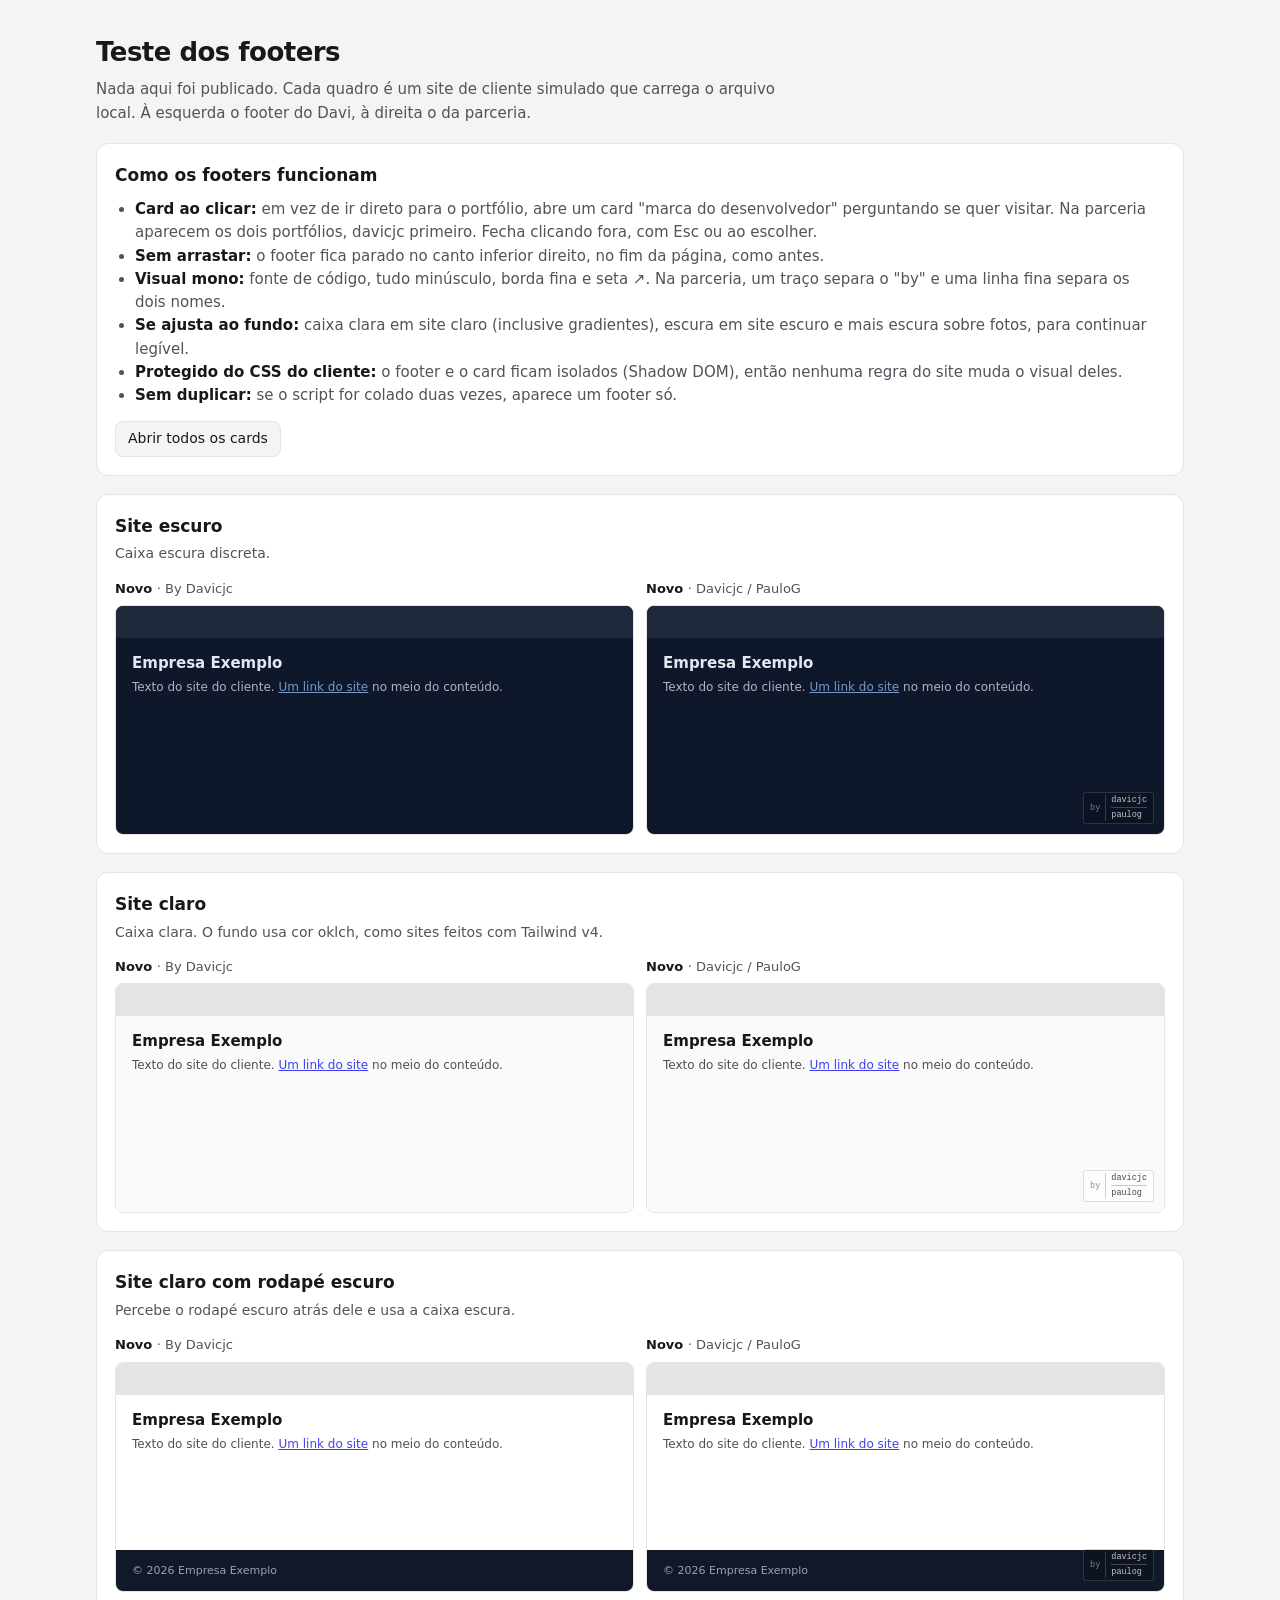
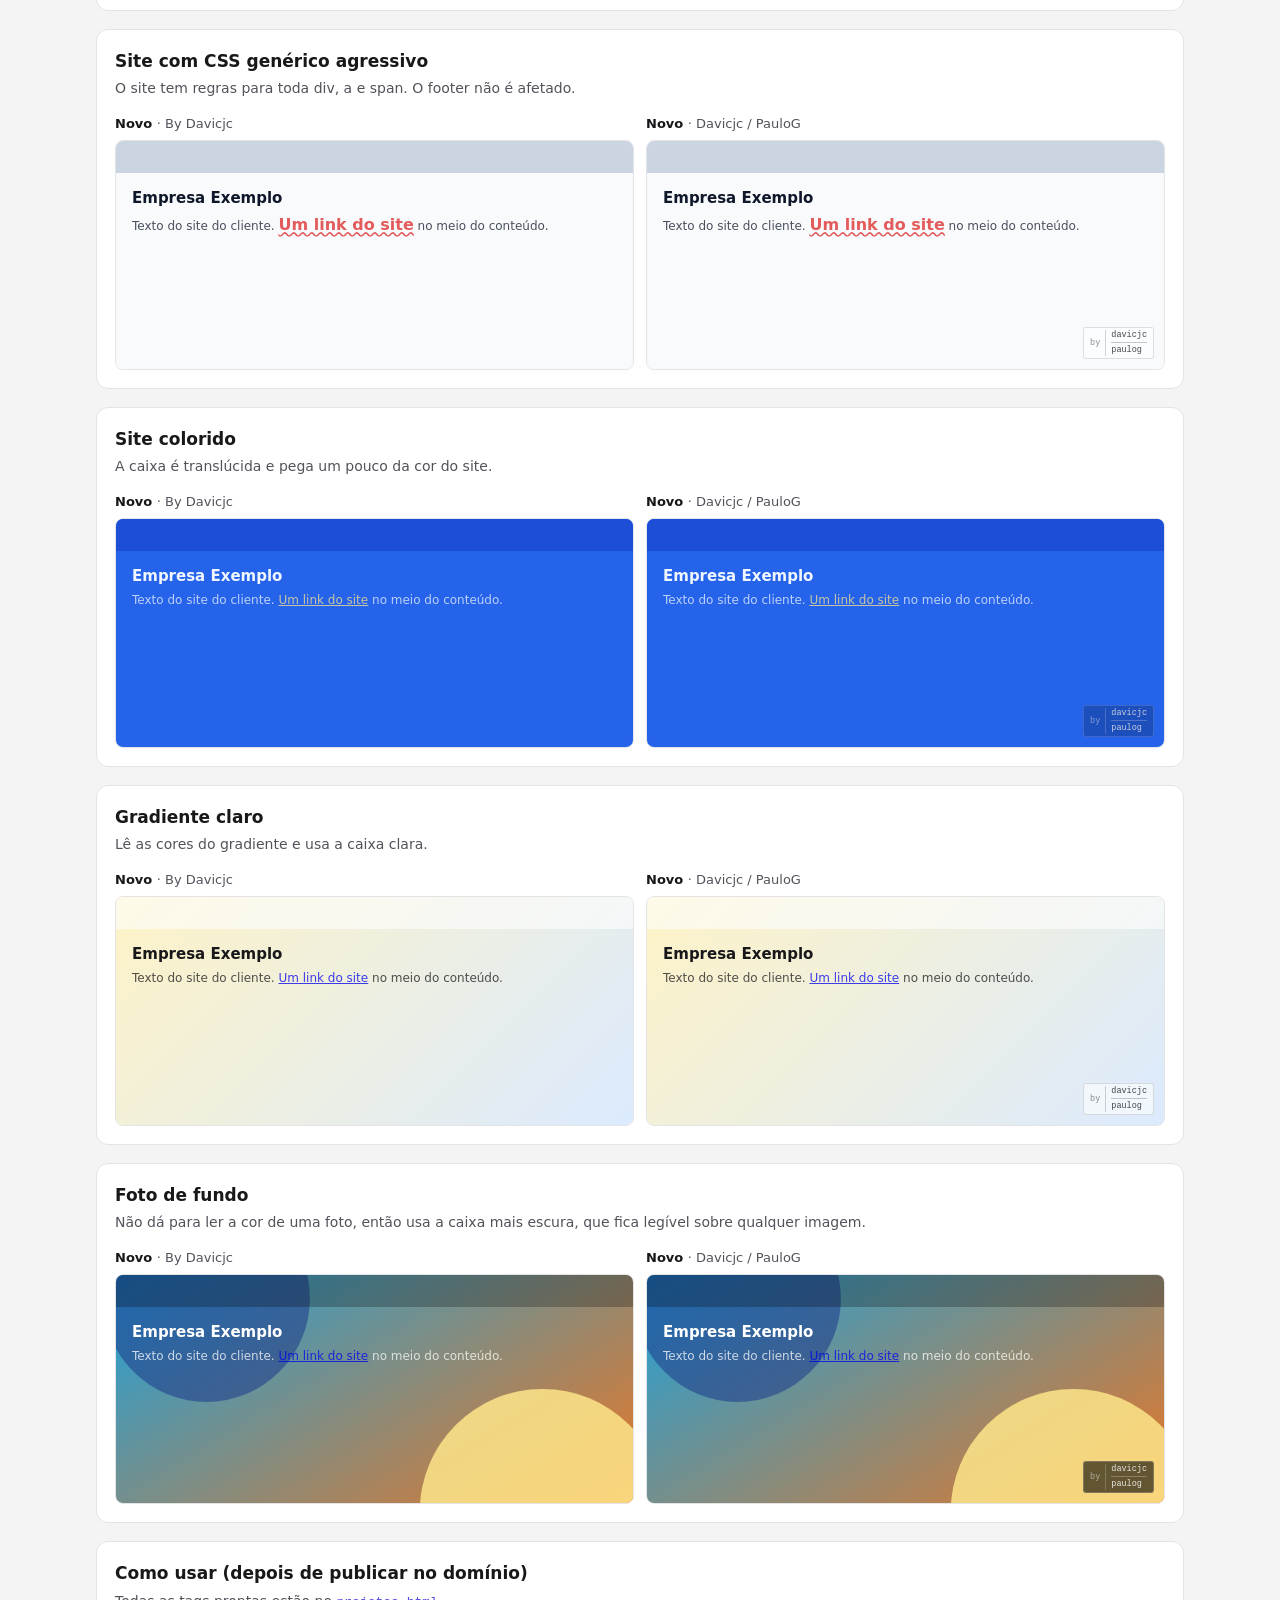
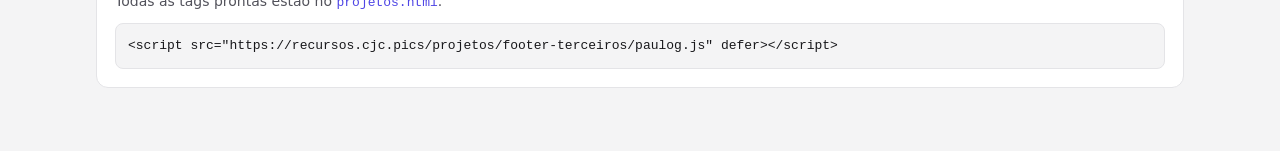
==== teste/index.html @ 1997e982 "Publish resources site & new footer system Add a complete resources site (recursos.cjc.pics) and ref" ====
<!DOCTYPE html>
<html lang="pt-BR">
<head>
<meta charset="UTF-8">
<meta name="viewport" content="width=device-width, initial-scale=1.0">
<meta name="robots" content="noindex">
<title>Teste dos footers</title>
<style>
    :root {
        --bg: #f4f4f5;
        --card: #ffffff;
        --text: #18181b;
        --muted: #52525b;
        --border: #e4e4e7;
        --code-bg: #f4f4f5;
        --accent: #4f46e5;
    }
    @media (prefers-color-scheme: dark) {
        :root {
            --bg: #09090b;
            --card: #18181b;
            --text: #f4f4f5;
            --muted: #a1a1aa;
            --border: #27272a;
            --code-bg: #0c0c0e;
            --accent: #a5b4fc;
        }
    }
    * { box-sizing: border-box; }
    body {
        margin: 0;
        background: var(--bg);
        color: var(--text);
        font: 15px/1.55 system-ui, -apple-system, "Segoe UI", Roboto, sans-serif;
    }
    .wrap { max-width: 1120px; margin: 0 auto; padding: 32px 16px 64px; }
    h1 { font-size: 26px; margin: 0 0 6px; letter-spacing: -0.02em; }
    h2 { font-size: 17px; margin: 0; }
    p { margin: 0; }
    .lead { color: var(--muted); max-width: 720px; }
    .card {
        background: var(--card);
        border: 1px solid var(--border);
        border-radius: 12px;
        padding: 18px;
        margin-top: 18px;
    }
    .changes { margin: 10px 0 0; padding-left: 20px; color: var(--muted); }
    .changes strong { color: var(--text); font-weight: 600; }
    .note { color: var(--muted); font-size: 14px; margin-top: 4px; }
    .frames {
        display: grid;
        grid-template-columns: repeat(2, minmax(0, 1fr));
        gap: 12px;
        margin-top: 14px;
    }
    figure { margin: 0; }
    figcaption { font-size: 13px; font-weight: 600; margin-bottom: 6px; }
    figcaption span { font-weight: 400; color: var(--muted); }
    iframe {
        display: block;
        width: 100%;
        height: 230px;
        border: 1px solid var(--border);
        border-radius: 8px;
    }
    code, pre { font-family: ui-monospace, "Cascadia Code", Consolas, monospace; font-size: 13px; }
    pre {
        background: var(--code-bg);
        border: 1px solid var(--border);
        border-radius: 8px;
        padding: 12px;
        margin: 10px 0 0;
        overflow-x: auto;
        white-space: pre;
    }
    p code { color: var(--accent); }
    .toolbar { margin-top: 14px; }
    .toolbar button {
        font: inherit;
        font-size: 14px;
        padding: 6px 12px;
        border-radius: 8px;
        border: 1px solid var(--border);
        background: var(--bg);
        color: var(--text);
        cursor: pointer;
    }
    @media (max-width: 760px) {
        .frames { grid-template-columns: 1fr; }
    }
</style>
</head>
<body>
<main class="wrap">
    <h1>Teste dos footers</h1>
    <p class="lead">Nada aqui foi publicado. Cada quadro é um site de cliente simulado que carrega o arquivo local. À esquerda o footer do Davi, à direita o da parceria.</p>

    <section class="card">
        <h2>Como os footers funcionam</h2>
        <ul class="changes">
            <li><strong>Card ao clicar:</strong> em vez de ir direto para o portfólio, abre um card "marca do desenvolvedor" perguntando se quer visitar. Na parceria aparecem os dois portfólios, davicjc primeiro. Fecha clicando fora, com Esc ou ao escolher.</li>
            <li><strong>Sem arrastar:</strong> o footer fica parado no canto inferior direito, no fim da página, como antes.</li>
            <li><strong>Visual mono:</strong> fonte de código, tudo minúsculo, borda fina e seta ↗. Na parceria, um traço separa o "by" e uma linha fina separa os dois nomes.</li>
            <li><strong>Se ajusta ao fundo:</strong> caixa clara em site claro (inclusive gradientes), escura em site escuro e mais escura sobre fotos, para continuar legível.</li>
            <li><strong>Protegido do CSS do cliente:</strong> o footer e o card ficam isolados (Shadow DOM), então nenhuma regra do site muda o visual deles.</li>
            <li><strong>Sem duplicar:</strong> se o script for colado duas vezes, aparece um footer só.</li>
        </ul>
        <div class="toolbar">
            <button type="button" id="abrir-cards">Abrir todos os cards</button>
        </div>
    </section>

    <div id="cenas"></div>

    <section class="card">
        <h2>Como usar (depois de publicar no domínio)</h2>
        <p class="note">Todas as tags prontas estão no <code>projetos.html</code>.</p>
        <pre>&lt;script src="https://recursos.cjc.pics/projetos/footer-terceiros/paulog.js" defer&gt;&lt;/script&gt;</pre>
    </section>
</main>

<script>
    const VERSOES = [
        { nome: 'Novo', detalhe: 'By Davicjc', src: '../projetos/footer-davi/footer.js', novo: true },
        { nome: 'Novo', detalhe: 'Davicjc / PauloG', src: '../projetos/footer-terceiros/paulog.js', novo: true }
    ];

    const BASE_CSS = 'html,body{margin:0;height:100%}' +
        'body{display:flex;flex-direction:column;font-family:system-ui,sans-serif}' +
        'main{flex:1;padding:16px}' +
        'h1{margin:0 0 6px;font-size:15px}' +
        'p{margin:0;font-size:12px;line-height:1.5;opacity:.75}';

    function site(topo) {
        return '<header style="height:32px;background:' + topo + '"></header>' +
            '<main><h1>Empresa Exemplo</h1>' +
            '<p>Texto do site do cliente. <a href="#">Um link do site</a> no meio do conteúdo.</p></main>';
    }

    // "Foto" gerada em SVG para simular um site com imagem de fundo
    const FOTO = 'data:image/svg+xml,' + encodeURIComponent(
        '<svg xmlns="http://www.w3.org/2000/svg" width="400" height="240">' +
        '<defs><linearGradient id="g" x1="0" y1="0" x2="1" y2="1">' +
        '<stop offset="0" stop-color="#0ea5e9"/><stop offset="1" stop-color="#f97316"/></linearGradient></defs>' +
        '<rect width="400" height="240" fill="url(#g)"/>' +
        '<circle cx="330" cy="215" r="95" fill="#fde68a" opacity=".85"/>' +
        '<circle cx="70" cy="50" r="80" fill="#1e3a8a" opacity=".55"/></svg>'
    );

    const CENAS = [
        {
            titulo: 'Site escuro',
            nota: 'Caixa escura discreta.',
            css: 'body{background:#0f172a;color:#e2e8f0} a{color:#93c5fd}',
            html: site('#1e293b')
        },
        {
            titulo: 'Site claro',
            nota: 'Caixa clara. O fundo usa cor oklch, como sites feitos com Tailwind v4.',
            css: 'body{background:oklch(0.985 0 0);color:#18181b}',
            html: site('#e4e4e7')
        },
        {
            titulo: 'Site claro com rodapé escuro',
            nota: 'Percebe o rodapé escuro atrás dele e usa a caixa escura.',
            css: 'body{background:#ffffff;color:#18181b} footer{background:#111827;color:#9ca3af;padding:14px 16px;font-size:11px}',
            html: site('#e4e4e7') + '<footer>© 2026 Empresa Exemplo</footer>'
        },
        {
            titulo: 'Site com CSS genérico agressivo',
            nota: 'O site tem regras para toda div, a e span. O footer não é afetado.',
            css: 'body{background:#f8fafc;color:#0f172a}' +
                'div{background:#fde047;border:2px dashed #dc2626;margin:6px;padding:12px}' +
                'a{color:#dc2626;font-weight:800;font-size:16px;text-decoration:underline wavy}' +
                'span{text-transform:uppercase;letter-spacing:3px}',
            html: site('#cbd5e1')
        },
        {
            titulo: 'Site colorido',
            nota: 'A caixa é translúcida e pega um pouco da cor do site.',
            css: 'body{background:#2563eb;color:#eff6ff} a{color:#fde68a}',
            html: site('#1d4ed8')
        },
        {
            titulo: 'Gradiente claro',
            nota: 'Lê as cores do gradiente e usa a caixa clara.',
            css: 'body{background:linear-gradient(135deg,#fef3c7,#dbeafe);color:#18181b}',
            html: site('rgba(255,255,255,.6)')
        },
        {
            titulo: 'Foto de fundo',
            nota: 'Não dá para ler a cor de uma foto, então usa a caixa mais escura, que fica legível sobre qualquer imagem.',
            css: 'body{background:url("' + FOTO + '") center/cover;color:#fff}',
            html: site('rgba(0,0,0,.25)')
        }
    ];

    const container = document.getElementById('cenas');

    CENAS.forEach((cena) => {
        const card = document.createElement('section');
        card.className = 'card';

        const titulo = document.createElement('h2');
        titulo.textContent = cena.titulo;
        const nota = document.createElement('p');
        nota.className = 'note';
        nota.textContent = cena.nota;

        const frames = document.createElement('div');
        frames.className = 'frames';

        VERSOES.forEach((versao) => {
            const figure = document.createElement('figure');
            const legenda = document.createElement('figcaption');
            legenda.textContent = versao.nome + ' ';
            const detalhe = document.createElement('span');
            detalhe.textContent = '· ' + versao.detalhe;
            legenda.appendChild(detalhe);

            const attrs = versao.novo && cena.attrs ? ' ' + cena.attrs : '';
            const iframe = document.createElement('iframe');
            iframe.title = cena.titulo + ' — ' + versao.nome + ' ' + versao.detalhe;
            iframe.srcdoc = '<!DOCTYPE html><html><head><meta charset="utf-8"><style>' +
                BASE_CSS + cena.css + '</style></head><body>' + cena.html +
                '<script src="' + versao.src + '"' + attrs + '><\/script></body></html>';

            figure.append(legenda, iframe);
            frames.appendChild(figure);
        });

        card.append(titulo, nota, frames);
        container.appendChild(card);
    });

    // Abre o card dos footers novos em todos os quadros, para comparar sem clicar um por um
    function abrirCards() {
        document.querySelectorAll('iframe').forEach((iframe) => {
            const doc = iframe.contentDocument;
            const host = doc && doc.querySelector('[id^="davicjc-"][id$="footer"]');
            const badge = host && host.shadowRoot && host.shadowRoot.querySelector('.badge');
            if (badge && badge.getAttribute('aria-expanded') !== 'true') badge.click();
        });
    }
    document.getElementById('abrir-cards').addEventListener('click', abrirCards);
    if (location.hash === '#cards') addEventListener('load', () => setTimeout(abrirCards, 300));
</script>
</body>
</html>
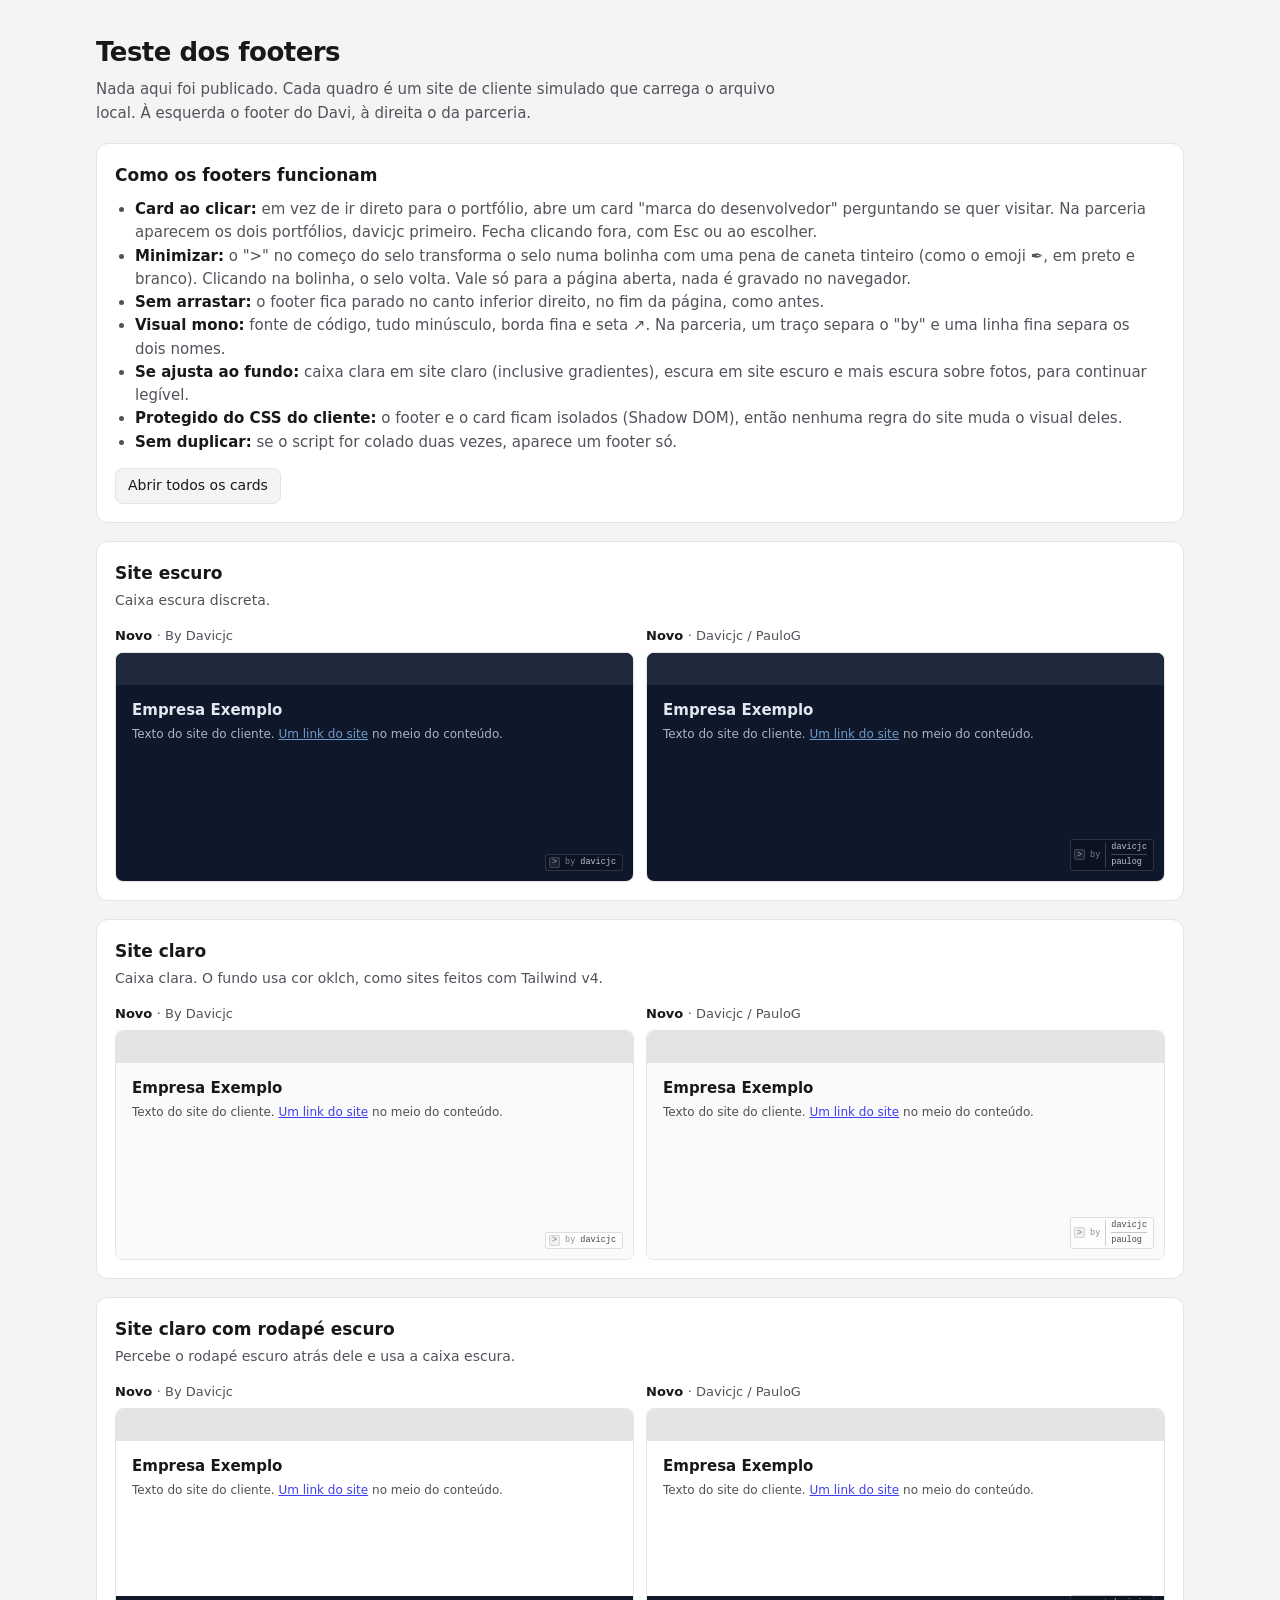
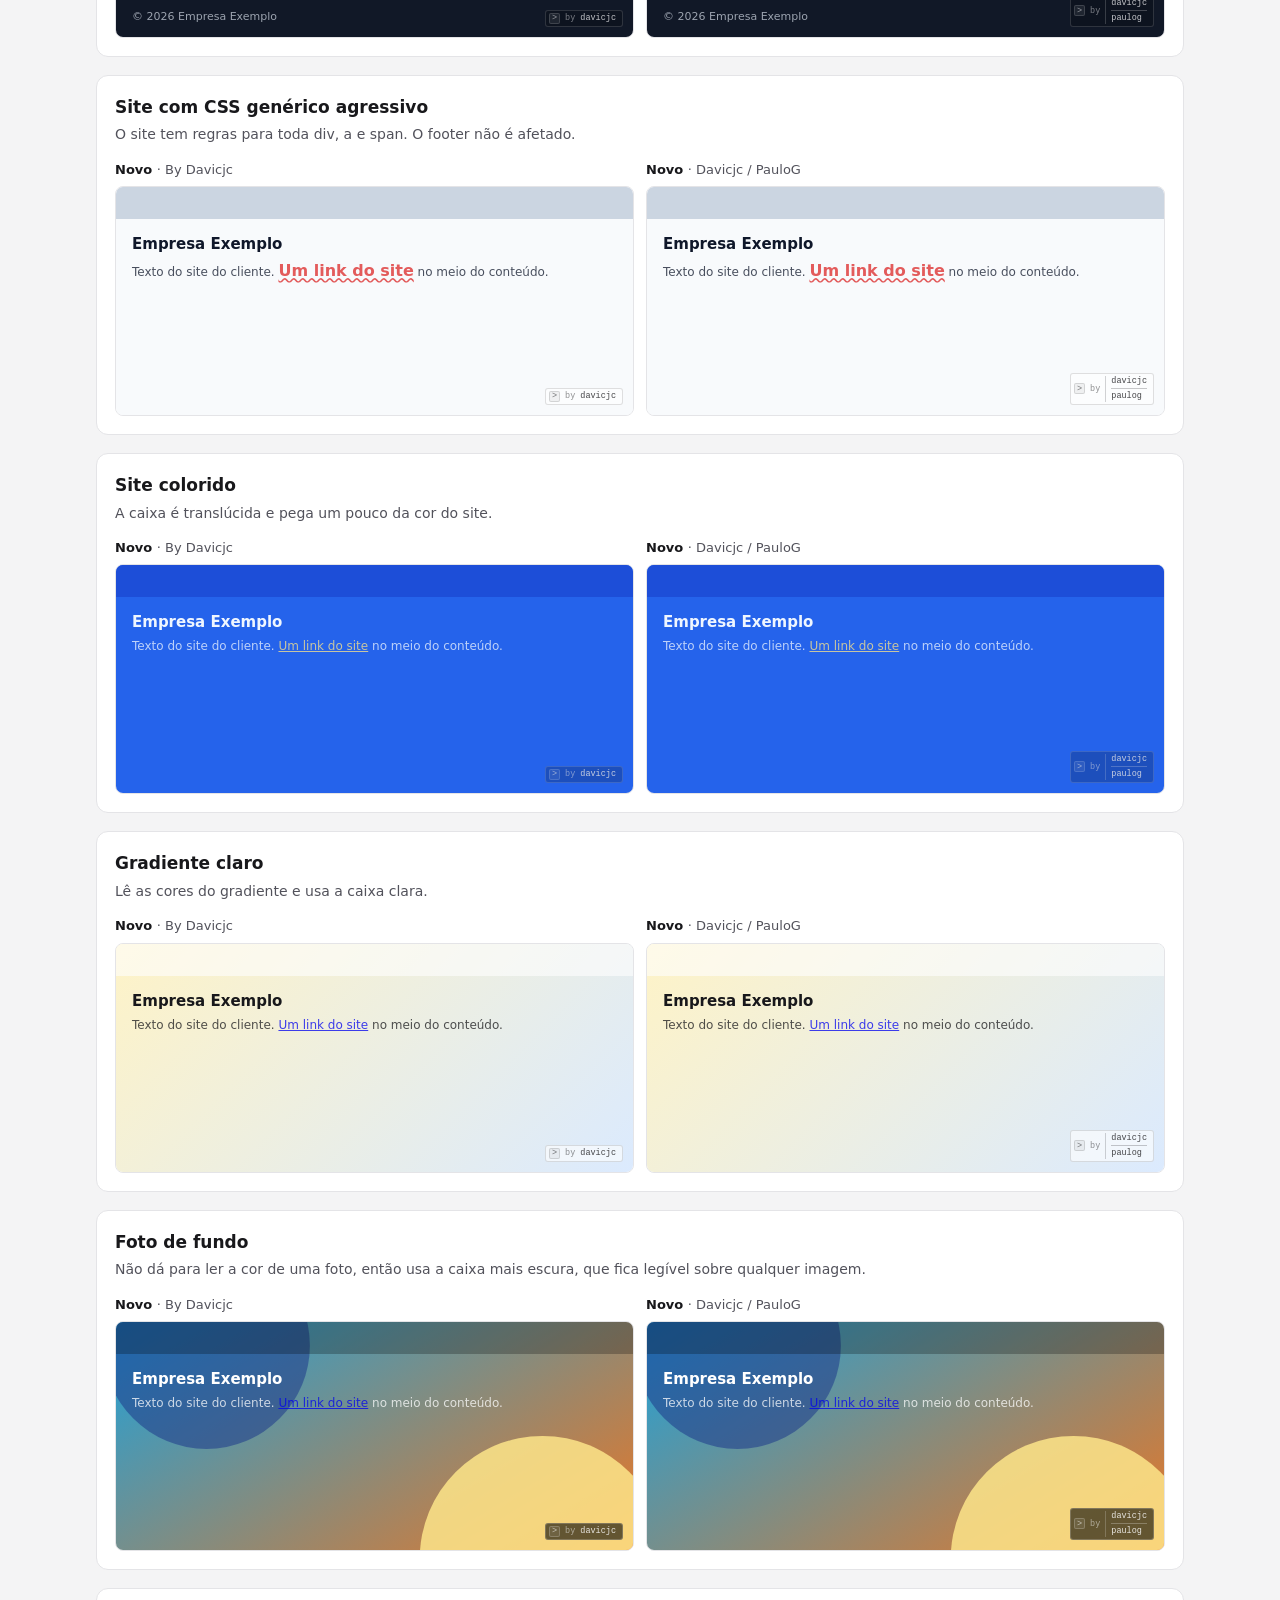
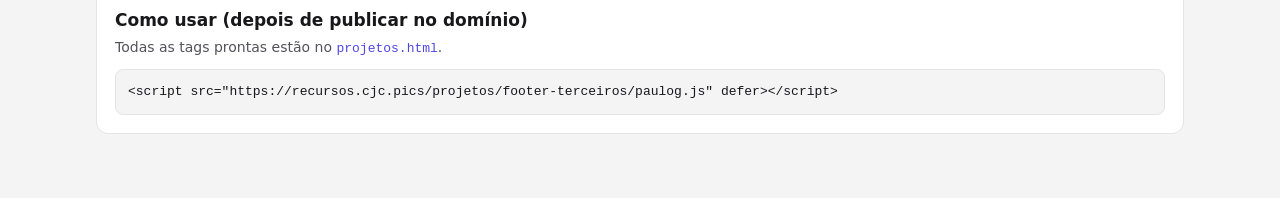
==== commit 45f4433b: "Update" ====
--- a/teste/index.html
+++ b/teste/index.html
@@ -100,6 +100,7 @@
         <h2>Como os footers funcionam</h2>
         <ul class="changes">
             <li><strong>Card ao clicar:</strong> em vez de ir direto para o portfólio, abre um card "marca do desenvolvedor" perguntando se quer visitar. Na parceria aparecem os dois portfólios, davicjc primeiro. Fecha clicando fora, com Esc ou ao escolher.</li>
+            <li><strong>Minimizar:</strong> o "&gt;" no começo do selo transforma o selo numa bolinha com uma pena de caneta tinteiro (como o emoji ✒, em preto e branco). Clicando na bolinha, o selo volta. Vale só para a página aberta, nada é gravado no navegador.</li>
             <li><strong>Sem arrastar:</strong> o footer fica parado no canto inferior direito, no fim da página, como antes.</li>
             <li><strong>Visual mono:</strong> fonte de código, tudo minúsculo, borda fina e seta ↗. Na parceria, um traço separa o "by" e uma linha fina separa os dois nomes.</li>
             <li><strong>Se ajusta ao fundo:</strong> caixa clara em site claro (inclusive gradientes), escura em site escuro e mais escura sobre fotos, para continuar legível.</li>
@@ -122,7 +123,7 @@
 
 <script>
     const VERSOES = [
-        { nome: 'Novo', detalhe: 'By Davicjc', src: '../projetos/footer-davi/footer.js', novo: true },
+        { nome: 'Novo', detalhe: 'By Davicjc', src: '../projetos/footer-davi/footer_davicjc.js', novo: true },
         { nome: 'Novo', detalhe: 'Davicjc / PauloG', src: '../projetos/footer-terceiros/paulog.js', novo: true }
     ];
 
@@ -239,7 +240,7 @@
         document.querySelectorAll('iframe').forEach((iframe) => {
             const doc = iframe.contentDocument;
             const host = doc && doc.querySelector('[id^="davicjc-"][id$="footer"]');
-            const badge = host && host.shadowRoot && host.shadowRoot.querySelector('.badge');
+            const badge = host && host.shadowRoot && host.shadowRoot.querySelector('.abrir');
             if (badge && badge.getAttribute('aria-expanded') !== 'true') badge.click();
         });
     }
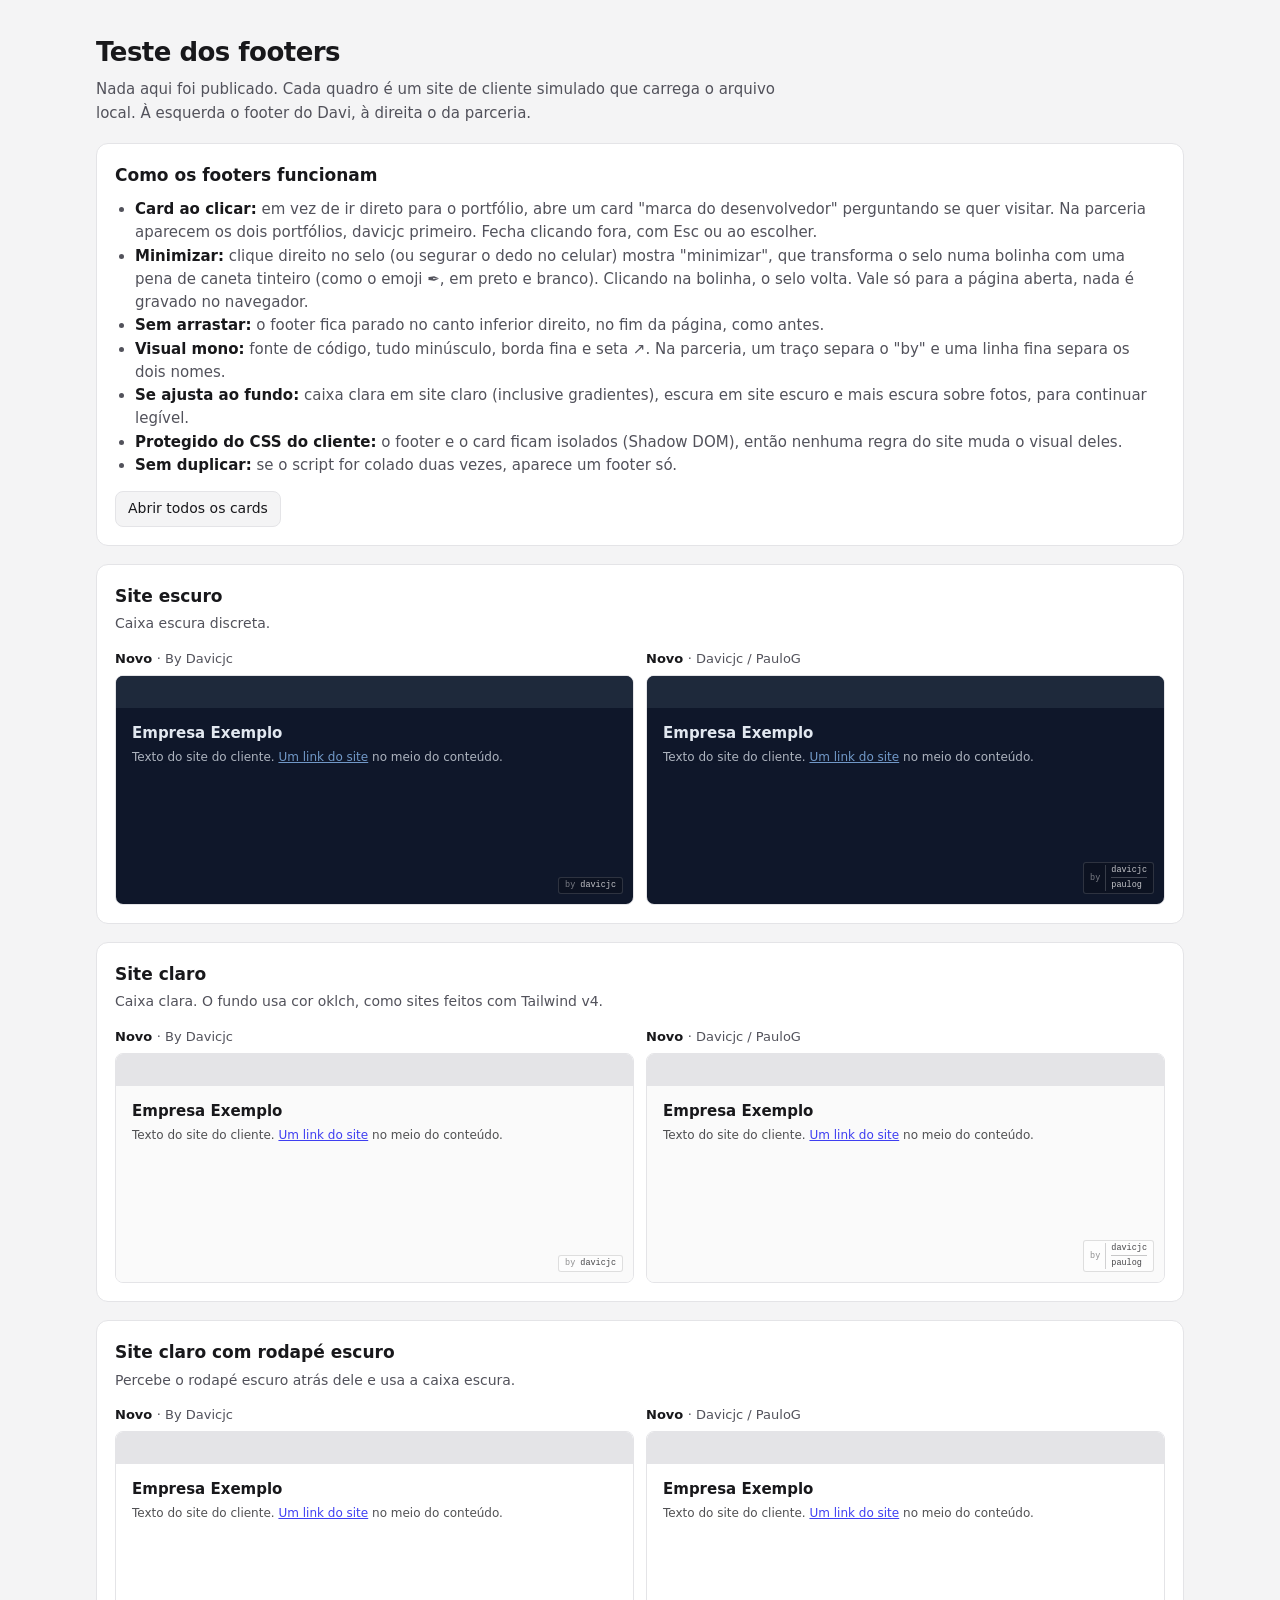
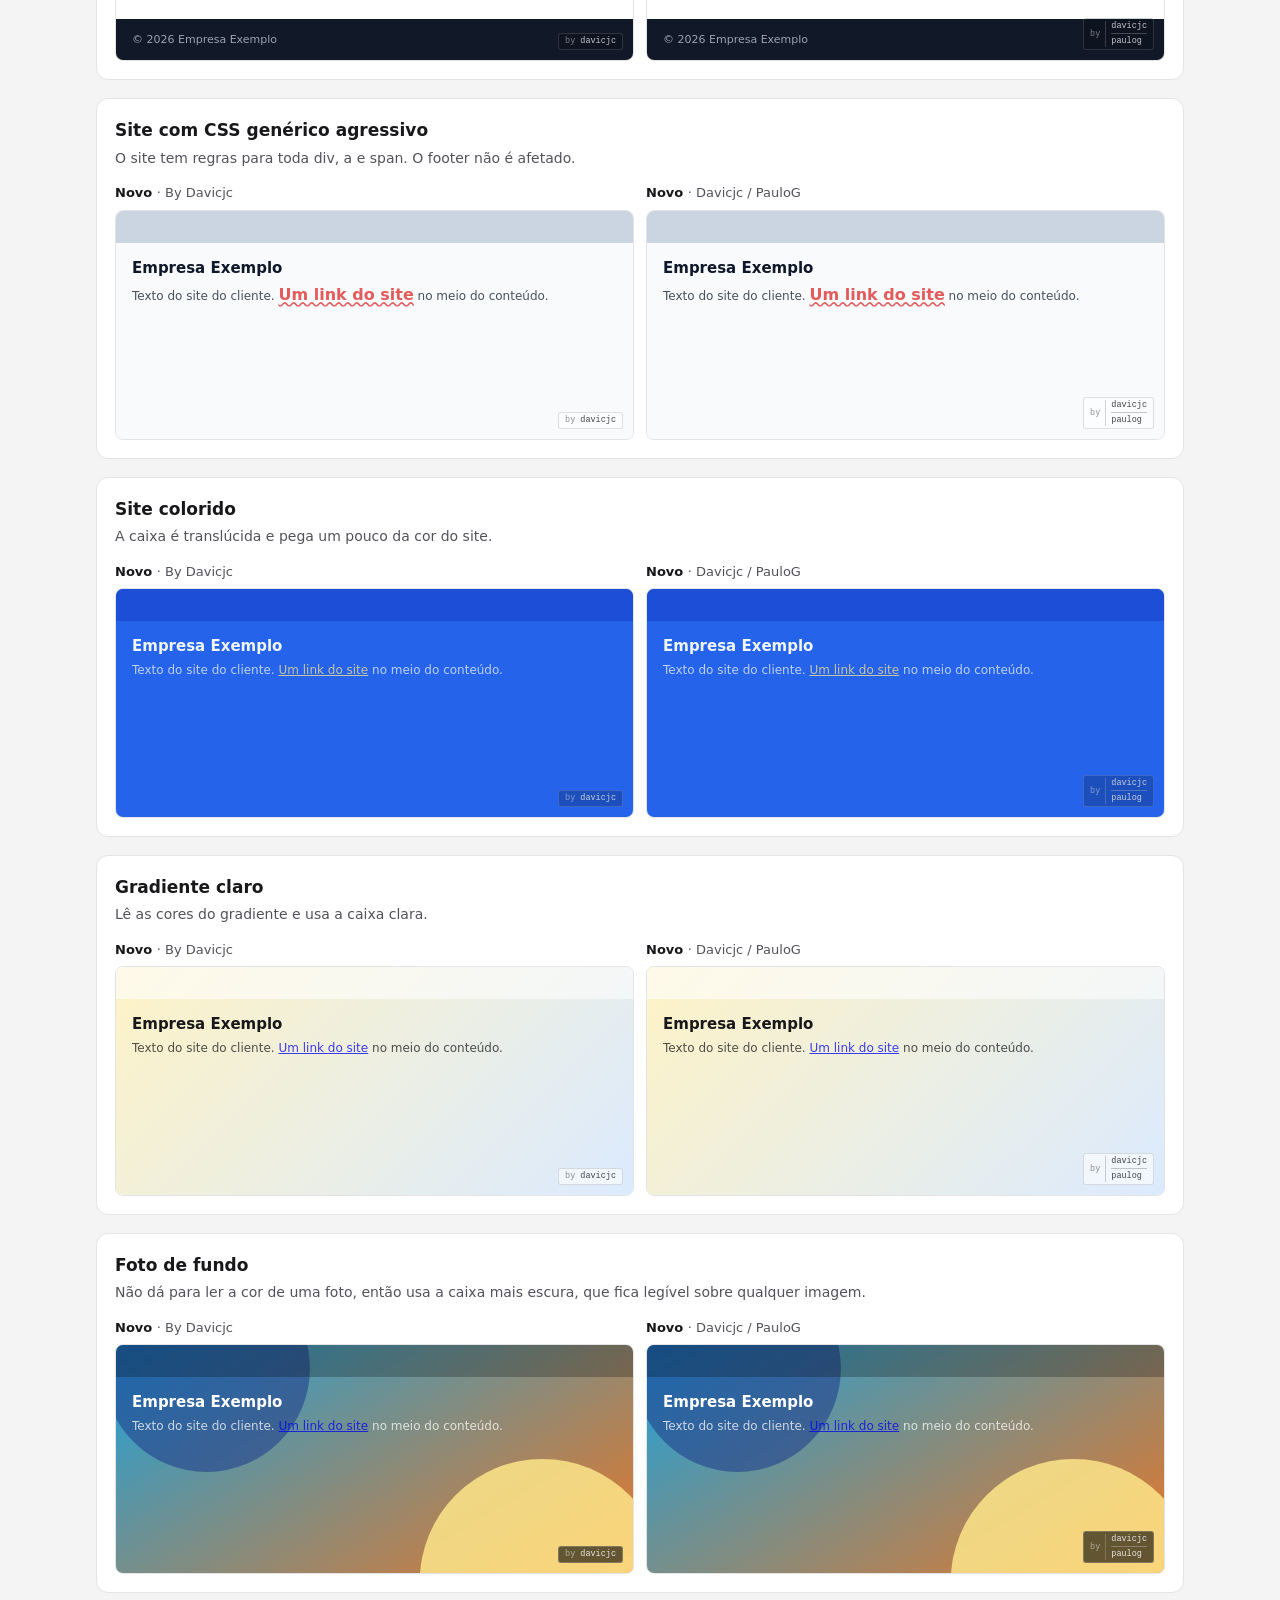
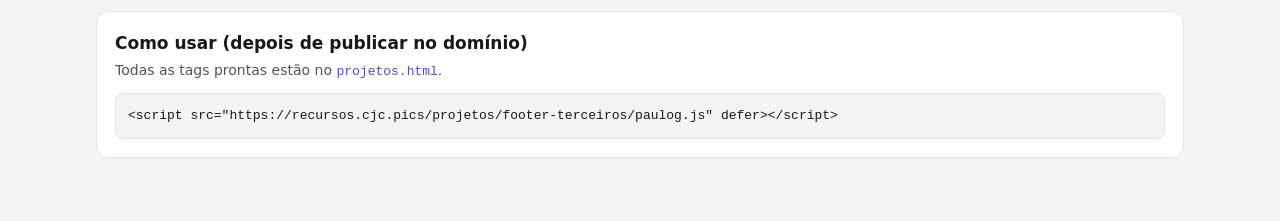
==== commit bc7db721: "Expand footer links and legacy listing Adds portfolio, business, coffee, and email actions to develo" ====
--- a/teste/index.html
+++ b/teste/index.html
@@ -100,7 +100,7 @@
         <h2>Como os footers funcionam</h2>
         <ul class="changes">
             <li><strong>Card ao clicar:</strong> em vez de ir direto para o portfólio, abre um card "marca do desenvolvedor" perguntando se quer visitar. Na parceria aparecem os dois portfólios, davicjc primeiro. Fecha clicando fora, com Esc ou ao escolher.</li>
-            <li><strong>Minimizar:</strong> o "&gt;" no começo do selo transforma o selo numa bolinha com uma pena de caneta tinteiro (como o emoji ✒, em preto e branco). Clicando na bolinha, o selo volta. Vale só para a página aberta, nada é gravado no navegador.</li>
+            <li><strong>Minimizar:</strong> clique direito no selo (ou segurar o dedo no celular) mostra "minimizar", que transforma o selo numa bolinha com uma pena de caneta tinteiro (como o emoji ✒, em preto e branco). Clicando na bolinha, o selo volta. Vale só para a página aberta, nada é gravado no navegador.</li>
             <li><strong>Sem arrastar:</strong> o footer fica parado no canto inferior direito, no fim da página, como antes.</li>
             <li><strong>Visual mono:</strong> fonte de código, tudo minúsculo, borda fina e seta ↗. Na parceria, um traço separa o "by" e uma linha fina separa os dois nomes.</li>
             <li><strong>Se ajusta ao fundo:</strong> caixa clara em site claro (inclusive gradientes), escura em site escuro e mais escura sobre fotos, para continuar legível.</li>
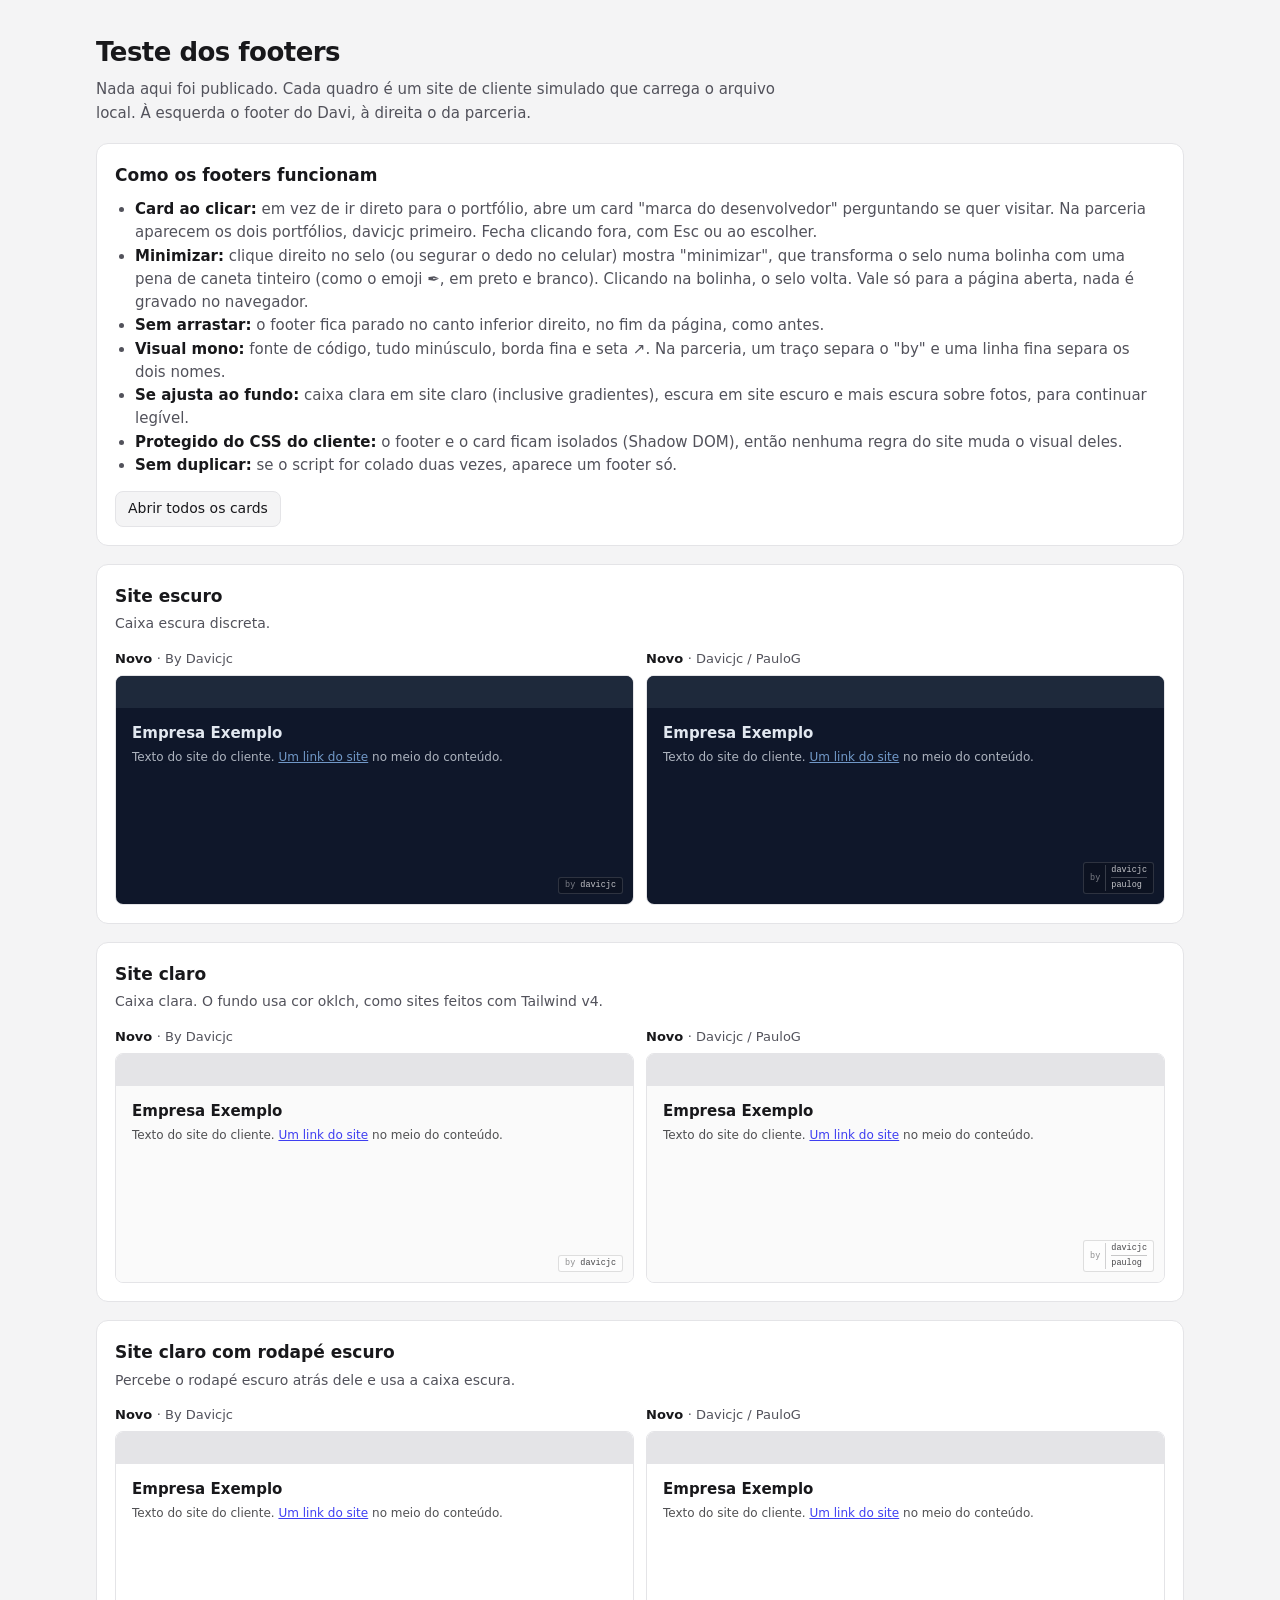
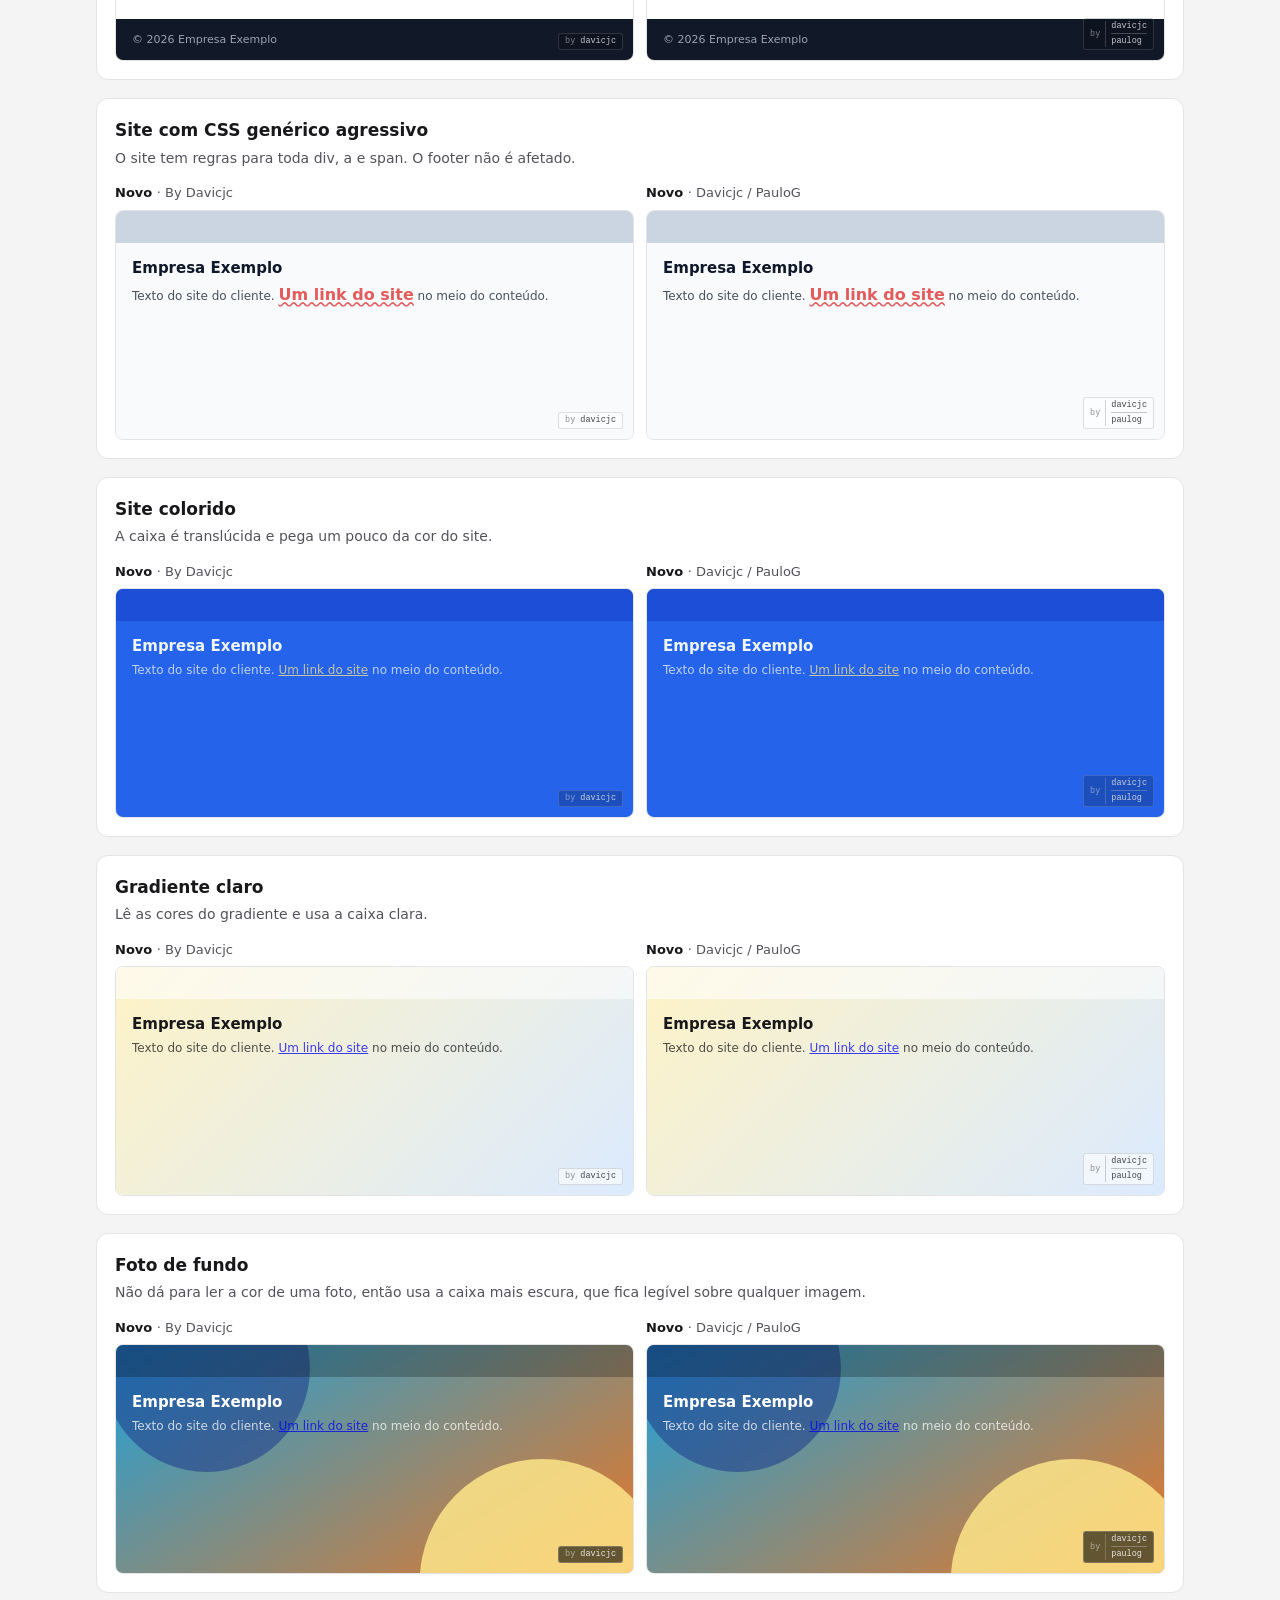
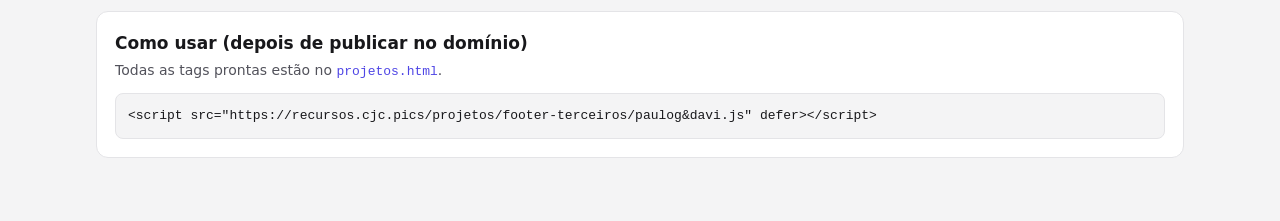
==== commit 6184613a: "Update" ====
--- a/teste/index.html
+++ b/teste/index.html
@@ -117,14 +117,14 @@
     <section class="card">
         <h2>Como usar (depois de publicar no domínio)</h2>
         <p class="note">Todas as tags prontas estão no <code>projetos.html</code>.</p>
-        <pre>&lt;script src="https://recursos.cjc.pics/projetos/footer-terceiros/paulog.js" defer&gt;&lt;/script&gt;</pre>
+        <pre>&lt;script src="https://recursos.cjc.pics/projetos/footer-terceiros/paulog&amp;davi.js" defer&gt;&lt;/script&gt;</pre>
     </section>
 </main>
 
 <script>
     const VERSOES = [
         { nome: 'Novo', detalhe: 'By Davicjc', src: '../projetos/footer-davi/footer_davicjc.js', novo: true },
-        { nome: 'Novo', detalhe: 'Davicjc / PauloG', src: '../projetos/footer-terceiros/paulog.js', novo: true }
+        { nome: 'Novo', detalhe: 'Davicjc / PauloG', src: '../projetos/footer-terceiros/paulog&davi.js', novo: true }
     ];
 
     const BASE_CSS = 'html,body{margin:0;height:100%}' +
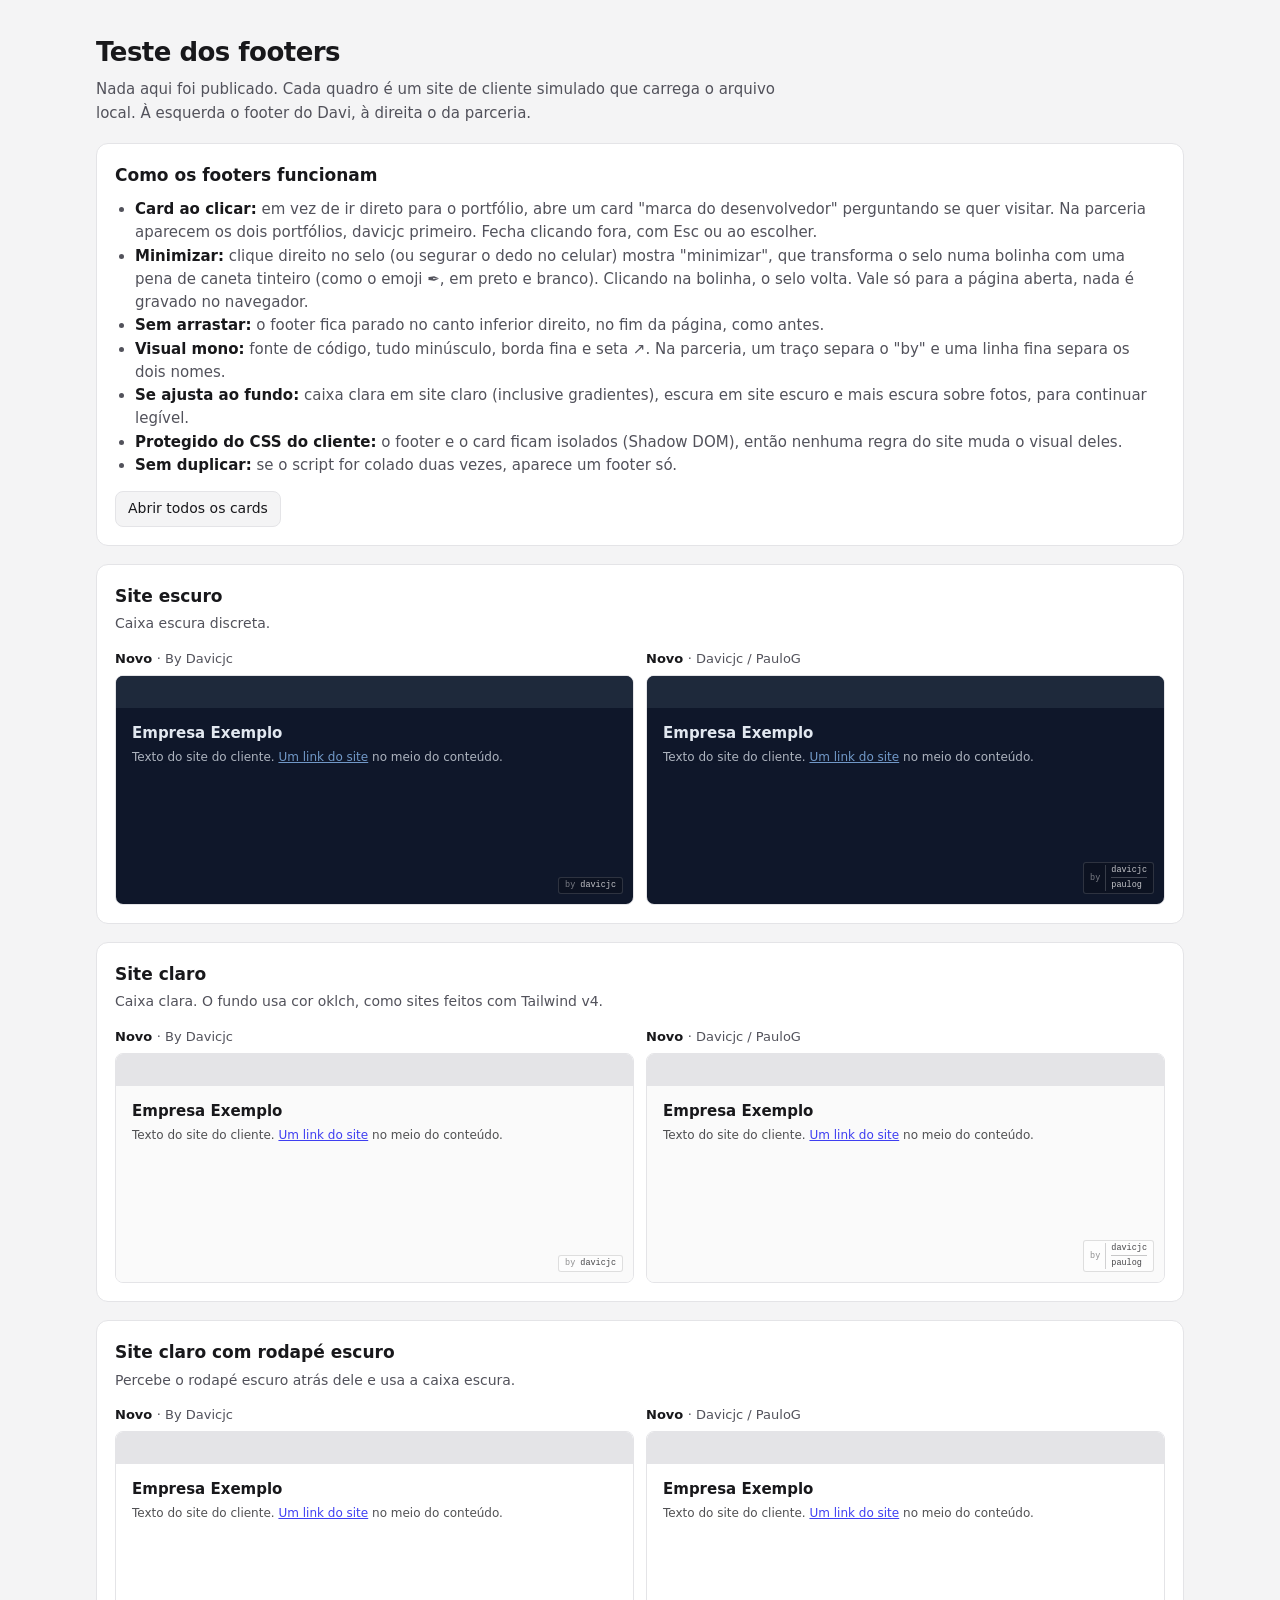
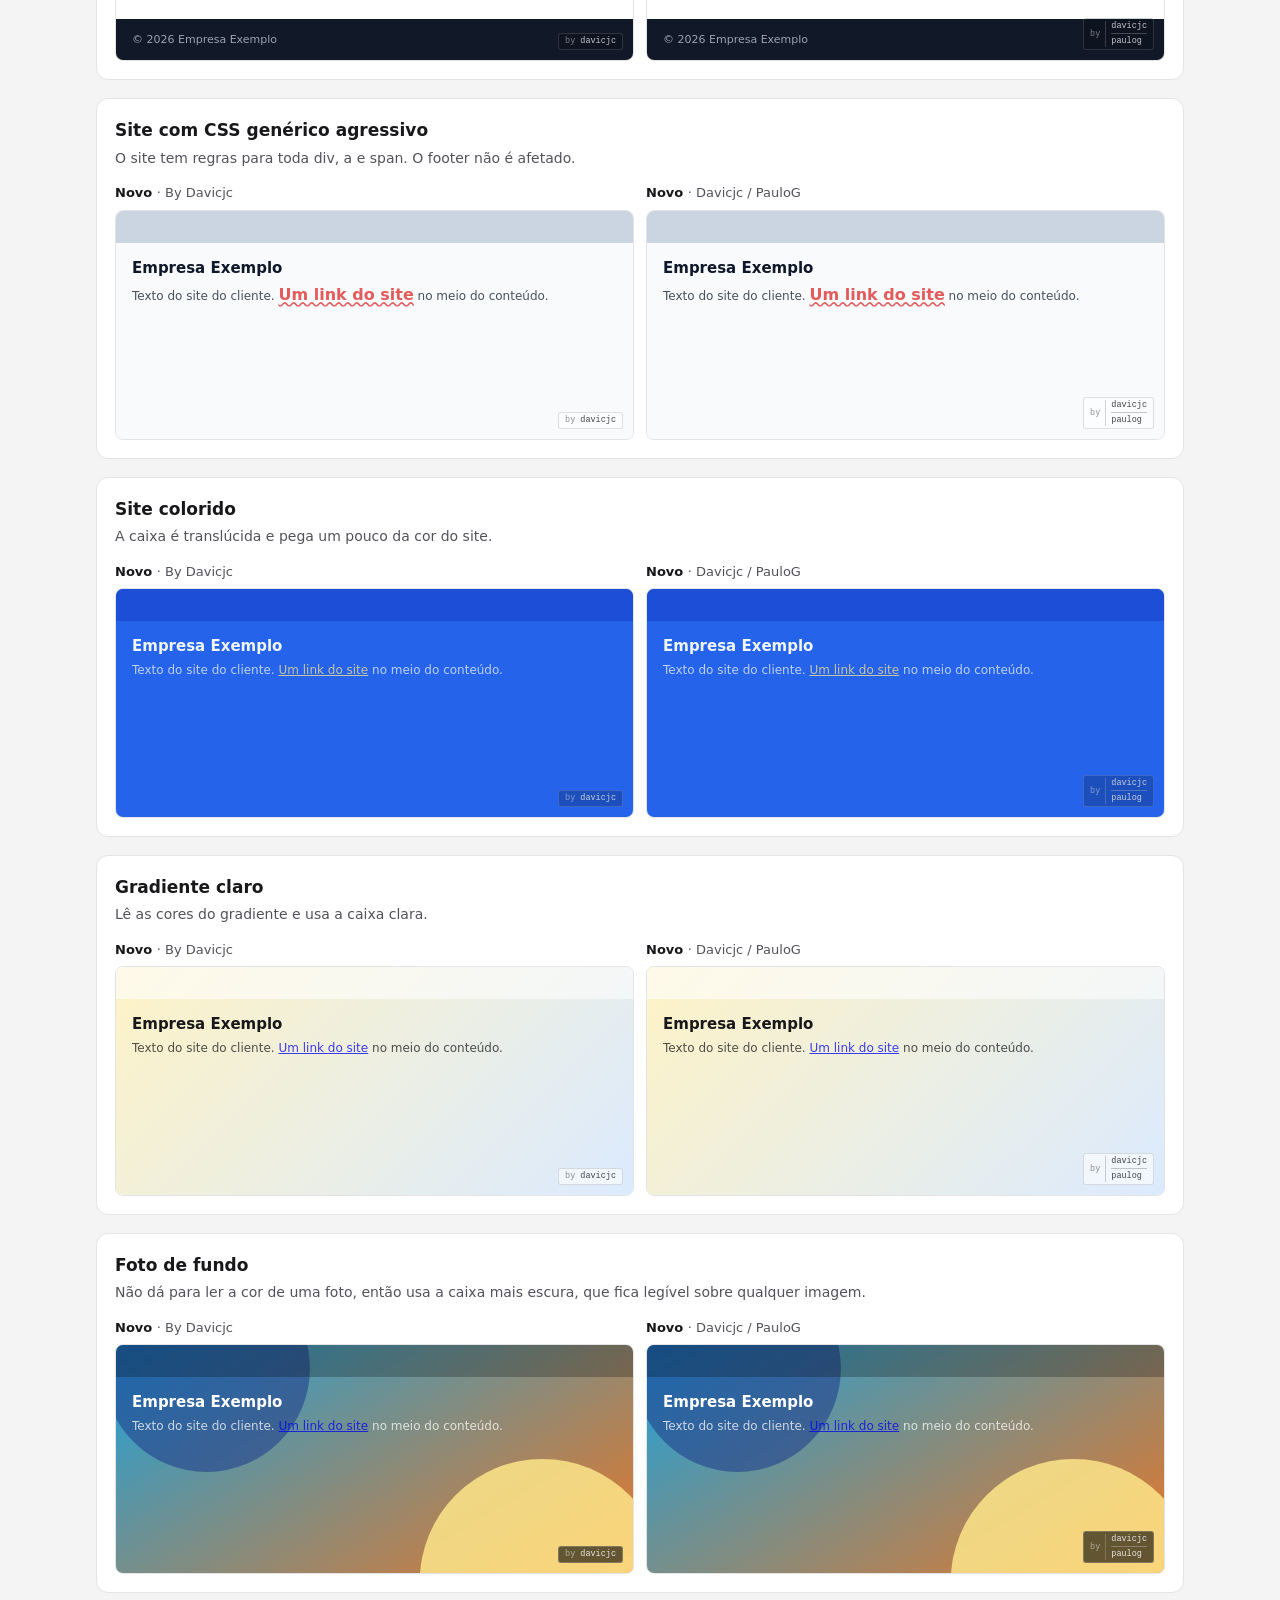
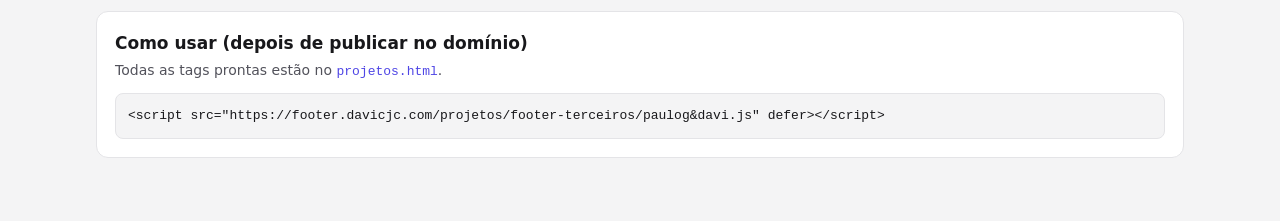
==== commit 61498417: "Footer: carregar de footer.davicjc.com com defer" ====
--- a/teste/index.html
+++ b/teste/index.html
@@ -117,7 +117,7 @@
     <section class="card">
         <h2>Como usar (depois de publicar no domínio)</h2>
         <p class="note">Todas as tags prontas estão no <code>projetos.html</code>.</p>
-        <pre>&lt;script src="https://recursos.cjc.pics/projetos/footer-terceiros/paulog&amp;davi.js" defer&gt;&lt;/script&gt;</pre>
+        <pre>&lt;script src="https://footer.davicjc.com/projetos/footer-terceiros/paulog&amp;davi.js" defer&gt;&lt;/script&gt;</pre>
     </section>
 </main>
 
